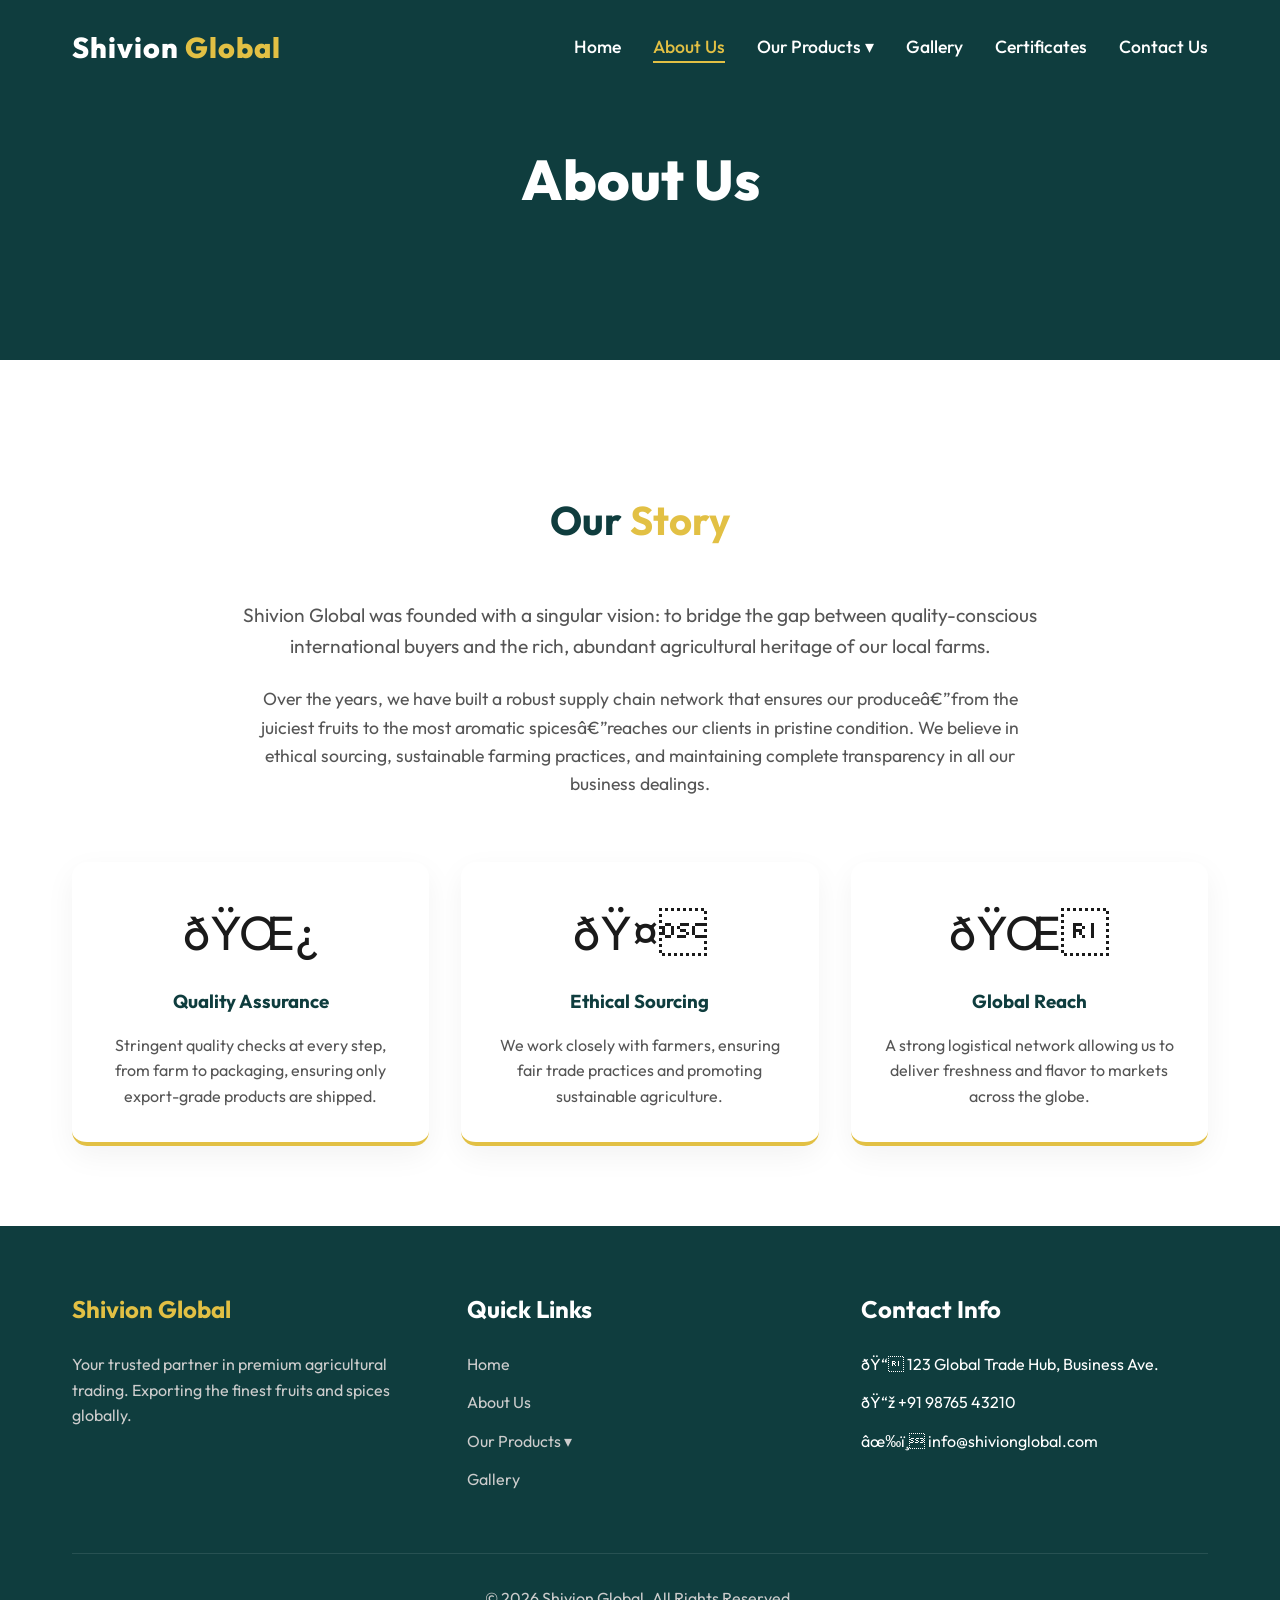
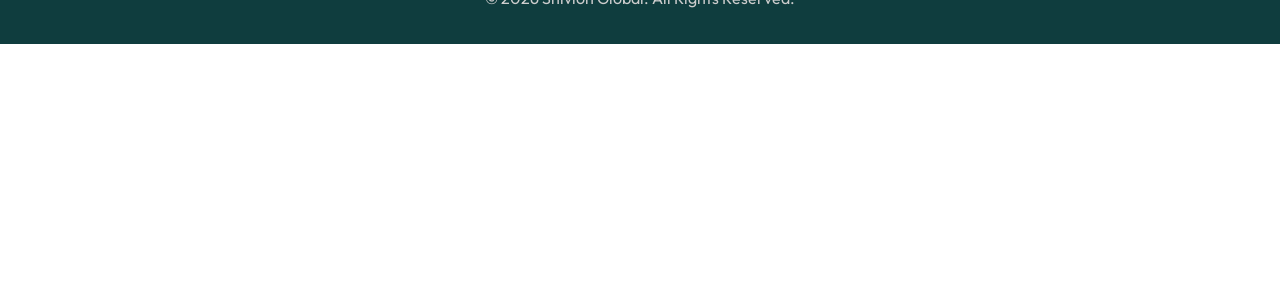
==== about.html @ 6676d806 "Add files via upload" ====
﻿<!DOCTYPE html>
<html lang="en">
<head>
    <meta charset="UTF-8">
    <meta name="viewport" content="width=device-width, initial-scale=1.0">
    <title>About Us | Shivion Global</title>
    <meta name="description" content="Learn about Shivion Global's history, mission, and vision in agricultural export.">
    <link rel="stylesheet" href="style.css">
    <style>
        .about-features {
            display: grid;
            grid-template-columns: repeat(3, 1fr);
            gap: 2rem;
            margin-top: 4rem;
        }
        .feature-box {
            text-align: center;
            padding: 2rem;
            background: #fff;
            border-radius: 15px;
            box-shadow: 0 10px 30px rgba(0,0,0,0.05);
            border-bottom: 4px solid var(--secondary);
        }
        .feature-icon {
            font-size: 3rem;
            margin-bottom: 1rem;
        }
        @media (max-width: 768px) {
            .about-features {
                grid-template-columns: 1fr;
            }
        }
    </style>
</head>
<body>
    <!-- Header -->
    <header>
        <div class="nav-container">
            <a href="index.html" class="logo">Shivion <span>Global</span></a>
            <button class="mobile-menu-btn">â˜°</button>
            <nav>
                <ul class="nav-links">
                    <li><a href="index.html">Home</a></li>
                    <li><a href="about.html">About Us</a></li>
                                        <li class="dropdown">
                        <a href="products.html">Our Products ▾</a>
                        <ul class="dropdown-menu">
                            <li><a href="products.html#fruits">Fruits</a></li>
                            <li><a href="products.html#spices">Spices</a></li>
                            <li><a href="products.html">Fresh Vegetables</a></li>
                            <li><a href="products.html">Peanuts</a></li>
                            <li><a href="products.html">Cereals</a></li>
                            <li><a href="products.html">Herbs</a></li>
                        </ul>
                    </li>
                    <li><a href="gallery.html">Gallery</a></li>
                    <li><a href="certificates.html">Certificates</a></li>
                    <li><a href="contact.html">Contact Us</a></li>
                </ul>
            </nav>
        </div>
    </header>

    <!-- Page Header -->
    <div class="page-header">
        <h1>About Us</h1>
    </div>

    <!-- About Content -->
    <section class="section">
        <div class="container">
            <div style="max-width: 800px; margin: 0 auto; text-align: center;">
                <h2 class="section-title">Our <span>Story</span></h2>
                <p style="font-size: 1.2rem; color: var(--text-light); margin-bottom: 1.5rem;">
                    Shivion Global was founded with a singular vision: to bridge the gap between quality-conscious international buyers and the rich, abundant agricultural heritage of our local farms.
                </p>
                <p style="font-size: 1.1rem; color: var(--text-light);">
                    Over the years, we have built a robust supply chain network that ensures our produceâ€”from the juiciest fruits to the most aromatic spicesâ€”reaches our clients in pristine condition. We believe in ethical sourcing, sustainable farming practices, and maintaining complete transparency in all our business dealings.
                </p>
            </div>

            <div class="about-features fade-in-section">
                <div class="feature-box">
                    <div class="feature-icon">ðŸŒ¿</div>
                    <h3 style="color: var(--primary); margin-bottom: 1rem;">Quality Assurance</h3>
                    <p style="color: var(--text-light);">Stringent quality checks at every step, from farm to packaging, ensuring only export-grade products are shipped.</p>
                </div>
                <div class="feature-box">
                    <div class="feature-icon">ðŸ¤</div>
                    <h3 style="color: var(--primary); margin-bottom: 1rem;">Ethical Sourcing</h3>
                    <p style="color: var(--text-light);">We work closely with farmers, ensuring fair trade practices and promoting sustainable agriculture.</p>
                </div>
                <div class="feature-box">
                    <div class="feature-icon">ðŸŒ</div>
                    <h3 style="color: var(--primary); margin-bottom: 1rem;">Global Reach</h3>
                    <p style="color: var(--text-light);">A strong logistical network allowing us to deliver freshness and flavor to markets across the globe.</p>
                </div>
            </div>
        </div>
    </section>

    <!-- Footer -->
    <footer>
        <div class="container">
            <div class="footer-grid">
                <div class="footer-col">
                    <h3>Shivion Global</h3>
                    <p>Your trusted partner in premium agricultural trading. Exporting the finest fruits and spices globally.</p>
                </div>
                <div class="footer-col">
                    <h3 style="color: #fff;">Quick Links</h3>
                    <ul class="footer-links">
                        <li><a href="index.html">Home</a></li>
                        <li><a href="about.html">About Us</a></li>
                                            <li class="dropdown">
                        <a href="products.html">Our Products ▾</a>
                        <ul class="dropdown-menu">
                            <li><a href="products.html#fruits">Fruits</a></li>
                            <li><a href="products.html#spices">Spices</a></li>
                            <li><a href="products.html">Fresh Vegetables</a></li>
                            <li><a href="products.html">Peanuts</a></li>
                            <li><a href="products.html">Cereals</a></li>
                            <li><a href="products.html">Herbs</a></li>
                        </ul>
                    </li>
                        <li><a href="gallery.html">Gallery</a></li>
                    </ul>
                </div>
                <div class="footer-col">
                    <h3 style="color: #fff;">Contact Info</h3>
                    <ul class="footer-links">
                        <li>ðŸ“ 123 Global Trade Hub, Business Ave.</li>
                        <li>ðŸ“ž +91 98765 43210</li>
                        <li>âœ‰ï¸ info@shivionglobal.com</li>
                    </ul>
                </div>
            </div>
            <div class="footer-bottom">
                <p>&copy; 2026 Shivion Global. All Rights Reserved.</p>
            </div>
        </div>
    </footer>

    <script src="script.js"></script>
</body>
</html>
---- style.css ----
@import url('https://fonts.googleapis.com/css2?family=Outfit:wght@300;400;500;600;700;800&display=swap');

:root {
    --primary: #0F3D3E;
    --primary-light: #1A595A;
    --secondary: #E2C044;
    --secondary-hover: #F2D054;
    --text-dark: #1A1A1A;
    --text-light: #555555;
    --bg-main: #FFFFFF;
    --bg-alt: #F8F9FA;
    --transition: all 0.3s cubic-bezier(0.4, 0, 0.2, 1);
}

* {
    margin: 0;
    padding: 0;
    box-sizing: border-box;
    font-family: 'Outfit', sans-serif;
}

body {
    background-color: var(--bg-main);
    color: var(--text-dark);
    line-height: 1.6;
    overflow-x: hidden;
}

/* Utilities */
.container {
    max-width: 1200px;
    margin: 0 auto;
    padding: 0 2rem;
}

.section {
    padding: 5rem 0;
}

.section-title {
    font-size: 2.5rem;
    color: var(--primary);
    text-align: center;
    margin-bottom: 3rem;
    font-weight: 700;
}

.section-title span {
    color: var(--secondary);
}

.btn {
    display: inline-block;
    padding: 1rem 2.5rem;
    border-radius: 50px;
    font-weight: 600;
    text-decoration: none;
    transition: var(--transition);
    cursor: pointer;
    border: none;
}

.btn-primary {
    background-color: var(--secondary);
    color: var(--primary);
}

.btn-primary:hover {
    background-color: var(--secondary-hover);
    transform: translateY(-3px);
    box-shadow: 0 10px 20px rgba(226, 192, 68, 0.3);
}

.btn-outline {
    background-color: transparent;
    color: #fff;
    border: 2px solid #fff;
}

.btn-outline:hover {
    background-color: #fff;
    color: var(--primary);
}

/* Header & Navigation */
header {
    position: fixed;
    top: 0;
    left: 0;
    width: 100%;
    padding: 1.5rem 0;
    z-index: 1000;
    transition: var(--transition);
    background: transparent;
}

header.scrolled {
    background: rgba(15, 61, 62, 0.95);
    backdrop-filter: blur(10px);
    padding: 1rem 0;
    box-shadow: 0 4px 20px rgba(0, 0, 0, 0.1);
}

.nav-container {
    display: flex;
    justify-content: space-between;
    align-items: center;
    max-width: 1200px;
    margin: 0 auto;
    padding: 0 2rem;
}

.logo {
    color: #fff;
    font-size: 1.8rem;
    font-weight: 800;
    text-decoration: none;
    letter-spacing: 1px;
}

.logo span {
    color: var(--secondary);
}

.nav-links {
    display: flex;
    gap: 2rem;
    list-style: none;
}

.nav-links li a {
    color: #fff;
    text-decoration: none;
    font-weight: 500;
    font-size: 1.1rem;
    transition: var(--transition);
    position: relative;
}

.nav-links li a::after {
    content: '';
    position: absolute;
    bottom: -5px;
    left: 0;
    width: 0;
    height: 2px;
    background-color: var(--secondary);
    transition: var(--transition);
}

.nav-links li a:hover::after,
.nav-links li a.active::after {
    width: 100%;
}

.nav-links li a:hover,
.nav-links li a.active {
    color: var(--secondary);
}

.mobile-menu-btn {
    display: none;
    background: none;
    border: none;
    color: #fff;
    font-size: 1.5rem;
    cursor: pointer;
}

/* Dropdown Menu */
.dropdown {
    position: relative;
}

.dropdown-menu {
    position: absolute;
    top: 100%;
    left: 0;
    background: #fff;
    min-width: 220px;
    box-shadow: 0 10px 30px rgba(0,0,0,0.1);
    border-radius: 8px;
    opacity: 0;
    visibility: hidden;
    transform: translateY(15px);
    transition: var(--transition);
    list-style: none;
    padding: 1rem 0;
    z-index: 1000;
}

.dropdown:hover .dropdown-menu {
    opacity: 1;
    visibility: visible;
    transform: translateY(0);
}

.dropdown-menu li {
    margin: 0;
}

.dropdown-menu li a {
    display: block;
    padding: 0.8rem 1.5rem;
    color: var(--text-dark) !important;
    font-size: 1rem;
}

.dropdown-menu li a::after {
    display: none;
}

.dropdown-menu li a:hover {
    background-color: var(--bg-alt);
    color: var(--primary) !important;
}

/* Hero Section */
.hero {
    height: 100vh;
    background-size: cover;
    background-position: center;
    position: relative;
    display: flex;
    align-items: center;
    text-align: center;
}

.hero::before {
    content: '';
    position: absolute;
    top: 0;
    left: 0;
    width: 100%;
    height: 100%;
    background: linear-gradient(rgba(15, 61, 62, 0.8), rgba(0, 0, 0, 0.7));
}

.hero-content {
    position: relative;
    z-index: 1;
    max-width: 800px;
    margin: 0 auto;
    padding: 0 2rem;
    color: #fff;
}

.hero-content h1 {
    font-size: 4rem;
    font-weight: 800;
    margin-bottom: 1.5rem;
    line-height: 1.2;
    opacity: 0;
    transform: translateY(30px);
    animation: fadeUp 1s ease forwards 0.5s;
}

.hero-content p {
    font-size: 1.2rem;
    margin-bottom: 2.5rem;
    opacity: 0;
    transform: translateY(30px);
    animation: fadeUp 1s ease forwards 0.8s;
}

.hero-buttons {
    display: flex;
    gap: 1rem;
    justify-content: center;
    opacity: 0;
    transform: translateY(30px);
    animation: fadeUp 1s ease forwards 1.1s;
}

/* Page Headers (for other pages) */
.page-header {
    height: 40vh;
    background-color: var(--primary);
    background-image: linear-gradient(rgba(15, 61, 62, 0.9), rgba(15, 61, 62, 0.9)), url('images/hero_bg.jpg');
    background-size: cover;
    background-position: center;
    display: flex;
    align-items: center;
    justify-content: center;
    text-align: center;
    color: #fff;
    margin-bottom: 3rem;
}

.page-header h1 {
    font-size: 3.5rem;
    font-weight: 800;
}

/* Cards & Grids */
.grid-3 {
    display: grid;
    grid-template-columns: repeat(auto-fit, minmax(300px, 1fr));
    gap: 2rem;
}

.card {
    background: #fff;
    border-radius: 15px;
    overflow: hidden;
    box-shadow: 0 10px 30px rgba(0, 0, 0, 0.05);
    transition: var(--transition);
}

.card:hover {
    transform: translateY(-10px);
    box-shadow: 0 15px 40px rgba(0, 0, 0, 0.1);
}

.card-img {
    height: 250px;
    width: 100%;
    object-fit: cover;
}

.card-content {
    padding: 2rem;
}

.card-title {
    font-size: 1.5rem;
    color: var(--primary);
    margin-bottom: 1rem;
}

/* Footer */
footer {
    background-color: var(--primary);
    color: #fff;
    padding: 4rem 0 2rem;
}

.footer-grid {
    display: grid;
    grid-template-columns: repeat(auto-fit, minmax(250px, 1fr));
    gap: 3rem;
    margin-bottom: 3rem;
}

.footer-col h3 {
    color: var(--secondary);
    margin-bottom: 1.5rem;
    font-size: 1.5rem;
}

.footer-col p {
    color: #ccc;
    margin-bottom: 1rem;
}

.footer-links {
    list-style: none;
}

.footer-links li {
    margin-bottom: 0.8rem;
}

.footer-links a {
    color: #ccc;
    text-decoration: none;
    transition: var(--transition);
}

.footer-links a:hover {
    color: var(--secondary);
    padding-left: 5px;
}

.footer-bottom {
    text-align: center;
    padding-top: 2rem;
    border-top: 1px solid rgba(255, 255, 255, 0.1);
    color: #ccc;
}

/* Animations */
@keyframes fadeUp {
    to {
        opacity: 1;
        transform: translateY(0);
    }
}

.fade-in-section {
    opacity: 0;
    transform: translateY(40px);
    transition: opacity 0.8s ease-out, transform 0.8s ease-out;
    will-change: opacity, visibility;
}

.fade-in-section.is-visible {
    opacity: 1;
    transform: translateY(0);
}

/* Responsive */
@media (max-width: 768px) {
    .nav-links {
        position: fixed;
        top: 0;
        right: -100%;
        width: 70%;
        height: 100vh;
        background-color: var(--primary);
        flex-direction: column;
        justify-content: center;
        align-items: center;
        transition: 0.5s ease-in-out;
    }

    .nav-links.active {
        right: 0;
        box-shadow: -10px 0 20px rgba(0,0,0,0.2);
    }

    .mobile-menu-btn {
        display: block;
        z-index: 1001;
    }

    /* Mobile Dropdown */
    .dropdown-menu {
        position: static;
        box-shadow: none;
        background: rgba(0, 0, 0, 0.1);
        opacity: 1;
        visibility: visible;
        transform: none;
        display: none;
        padding: 0;
        margin-top: 1rem;
    }
    
    .dropdown:hover .dropdown-menu,
    .dropdown:active .dropdown-menu {
        display: block;
    }
    
    .dropdown-menu li a {
        color: #fff !important;
        padding: 0.8rem 2rem;
    }

    .hero-content h1 {
        font-size: 2.5rem;
    }
}
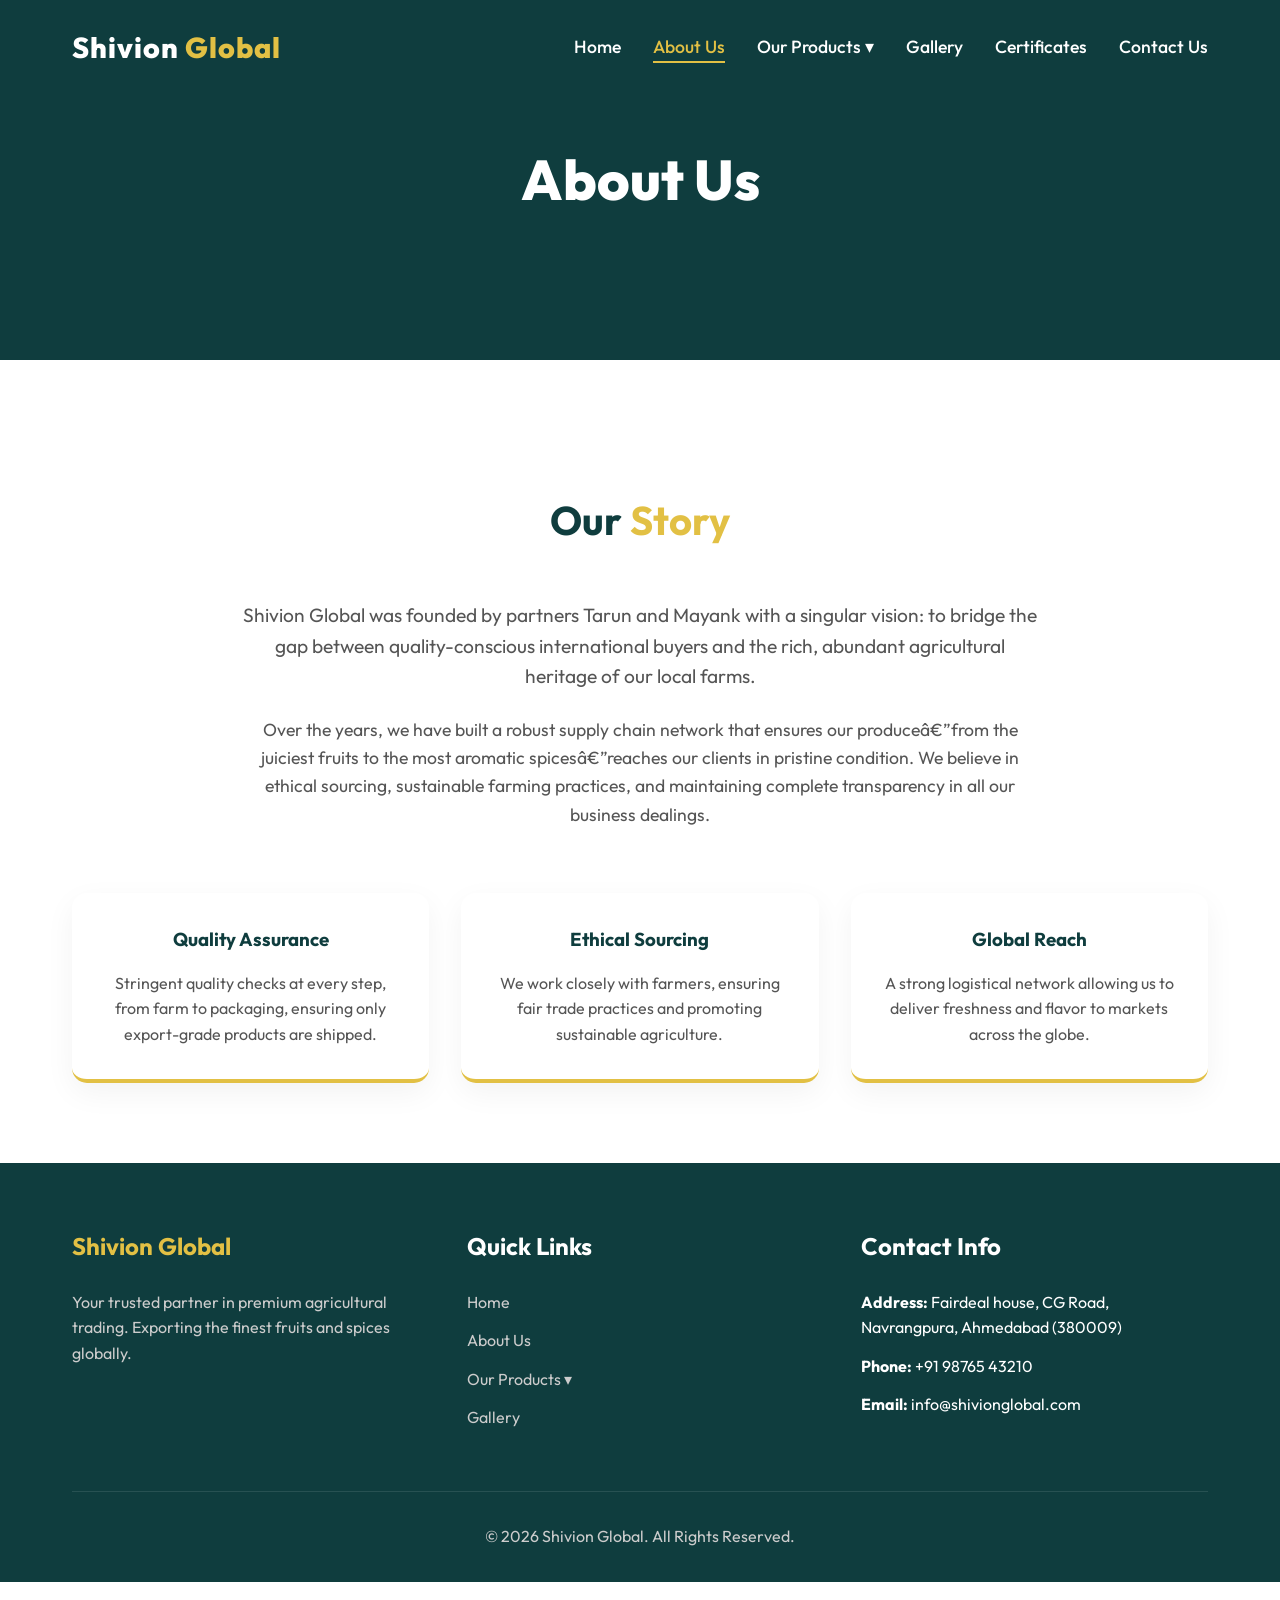
==== commit bf375186: "Add files via upload" ====
--- a/about.html
+++ b/about.html
@@ -1,4 +1,4 @@
-﻿<!DOCTYPE html>
+<!DOCTYPE html>
 <html lang="en">
 <head>
     <meta charset="UTF-8">
@@ -37,7 +37,7 @@
     <header>
         <div class="nav-container">
             <a href="index.html" class="logo">Shivion <span>Global</span></a>
-            <button class="mobile-menu-btn">â˜°</button>
+            <button class="mobile-menu-btn">Menu</button>
             <nav>
                 <ul class="nav-links">
                     <li><a href="index.html">Home</a></li>
@@ -72,7 +72,7 @@
             <div style="max-width: 800px; margin: 0 auto; text-align: center;">
                 <h2 class="section-title">Our <span>Story</span></h2>
                 <p style="font-size: 1.2rem; color: var(--text-light); margin-bottom: 1.5rem;">
-                    Shivion Global was founded with a singular vision: to bridge the gap between quality-conscious international buyers and the rich, abundant agricultural heritage of our local farms.
+                    Shivion Global was founded by partners Tarun and Mayank with a singular vision: to bridge the gap between quality-conscious international buyers and the rich, abundant agricultural heritage of our local farms.
                 </p>
                 <p style="font-size: 1.1rem; color: var(--text-light);">
                     Over the years, we have built a robust supply chain network that ensures our produceâ€”from the juiciest fruits to the most aromatic spicesâ€”reaches our clients in pristine condition. We believe in ethical sourcing, sustainable farming practices, and maintaining complete transparency in all our business dealings.
@@ -81,17 +81,17 @@
 
             <div class="about-features fade-in-section">
                 <div class="feature-box">
-                    <div class="feature-icon">ðŸŒ¿</div>
+                    <!-- icon removed -->
                     <h3 style="color: var(--primary); margin-bottom: 1rem;">Quality Assurance</h3>
                     <p style="color: var(--text-light);">Stringent quality checks at every step, from farm to packaging, ensuring only export-grade products are shipped.</p>
                 </div>
                 <div class="feature-box">
-                    <div class="feature-icon">ðŸ¤</div>
+                    <!-- icon removed -->
                     <h3 style="color: var(--primary); margin-bottom: 1rem;">Ethical Sourcing</h3>
                     <p style="color: var(--text-light);">We work closely with farmers, ensuring fair trade practices and promoting sustainable agriculture.</p>
                 </div>
                 <div class="feature-box">
-                    <div class="feature-icon">ðŸŒ</div>
+                    <!-- icon removed -->
                     <h3 style="color: var(--primary); margin-bottom: 1rem;">Global Reach</h3>
                     <p style="color: var(--text-light);">A strong logistical network allowing us to deliver freshness and flavor to markets across the globe.</p>
                 </div>
@@ -129,9 +129,9 @@
                 <div class="footer-col">
                     <h3 style="color: #fff;">Contact Info</h3>
                     <ul class="footer-links">
-                        <li>ðŸ“ 123 Global Trade Hub, Business Ave.</li>
-                        <li>ðŸ“ž +91 98765 43210</li>
-                        <li>âœ‰ï¸ info@shivionglobal.com</li>
+                        <li><strong>Address:</strong> Fairdeal house, CG Road, Navrangpura, Ahmedabad (380009)</li>
+                        <li><strong>Phone:</strong> +91 98765 43210</li>
+                        <li><strong>Email:</strong> info@shivionglobal.com</li>
                     </ul>
                 </div>
             </div>
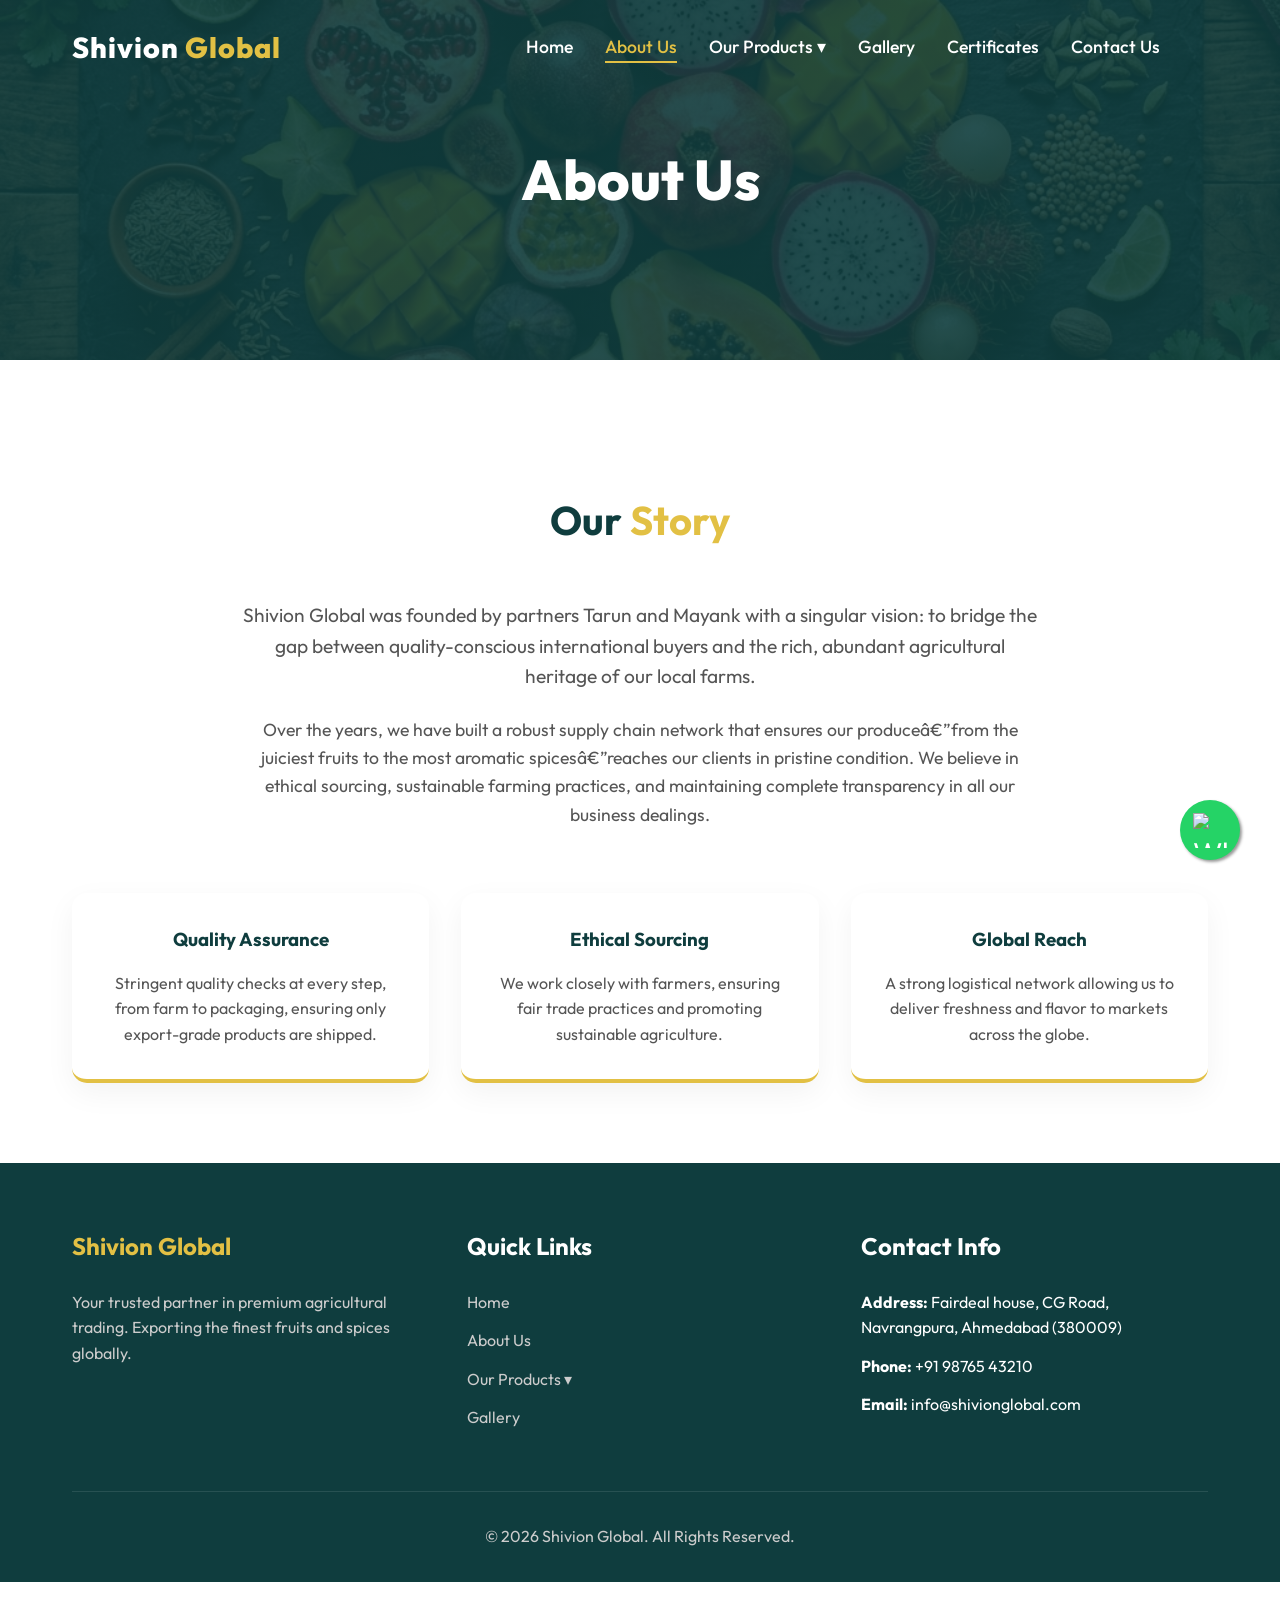
==== commit 01e7234b: "Add files via upload" ====
--- a/about.html
+++ b/about.html
@@ -1,4 +1,4 @@
-<!DOCTYPE html>
+﻿<!DOCTYPE html>
 <html lang="en">
 <head>
     <meta charset="UTF-8">
@@ -56,6 +56,7 @@
                     <li><a href="gallery.html">Gallery</a></li>
                     <li><a href="certificates.html">Certificates</a></li>
                     <li><a href="contact.html">Contact Us</a></li>
+                    <li><div id="google_translate_element"></div></li>
                 </ul>
             </nav>
         </div>
@@ -142,6 +143,19 @@
     </footer>
 
     <script src="script.js"></script>
+    <!-- WhatsApp Floating Button -->
+    <a href="https://wa.me/919876543210" class="whatsapp-float" target="_blank">
+        <img src="https://upload.wikimedia.org/wikipedia/commons/6/6b/WhatsApp.svg" alt="WhatsApp">
+    </a>
+    <!-- Lightbox Modal -->
+    <div id="imageLightbox" class="lightbox">
+        <span class="lightbox-close">&times;</span>
+        <img class="lightbox-content" id="lightboxImage">
+    </div>
+    <script src="//translate.google.com/translate_a/element.js?cb=googleTranslateElementInit"></script>
 </body>
 </html>
 
+
+
+
--- a/style.css
+++ b/style.css
@@ -1,453 +1,561 @@
-@import url('https://fonts.googleapis.com/css2?family=Outfit:wght@300;400;500;600;700;800&display=swap');
-
-:root {
-    --primary: #0F3D3E;
-    --primary-light: #1A595A;
-    --secondary: #E2C044;
-    --secondary-hover: #F2D054;
-    --text-dark: #1A1A1A;
-    --text-light: #555555;
-    --bg-main: #FFFFFF;
-    --bg-alt: #F8F9FA;
-    --transition: all 0.3s cubic-bezier(0.4, 0, 0.2, 1);
-}
-
-* {
-    margin: 0;
-    padding: 0;
-    box-sizing: border-box;
-    font-family: 'Outfit', sans-serif;
-}
-
-body {
-    background-color: var(--bg-main);
-    color: var(--text-dark);
-    line-height: 1.6;
-    overflow-x: hidden;
-}
-
-/* Utilities */
-.container {
-    max-width: 1200px;
-    margin: 0 auto;
-    padding: 0 2rem;
-}
-
-.section {
-    padding: 5rem 0;
-}
-
-.section-title {
-    font-size: 2.5rem;
-    color: var(--primary);
-    text-align: center;
-    margin-bottom: 3rem;
-    font-weight: 700;
-}
-
-.section-title span {
-    color: var(--secondary);
-}
-
-.btn {
-    display: inline-block;
-    padding: 1rem 2.5rem;
-    border-radius: 50px;
-    font-weight: 600;
-    text-decoration: none;
-    transition: var(--transition);
-    cursor: pointer;
-    border: none;
-}
-
-.btn-primary {
-    background-color: var(--secondary);
-    color: var(--primary);
-}
-
-.btn-primary:hover {
-    background-color: var(--secondary-hover);
-    transform: translateY(-3px);
-    box-shadow: 0 10px 20px rgba(226, 192, 68, 0.3);
-}
-
-.btn-outline {
-    background-color: transparent;
-    color: #fff;
-    border: 2px solid #fff;
-}
-
-.btn-outline:hover {
-    background-color: #fff;
-    color: var(--primary);
-}
-
-/* Header & Navigation */
-header {
-    position: fixed;
-    top: 0;
-    left: 0;
-    width: 100%;
-    padding: 1.5rem 0;
-    z-index: 1000;
-    transition: var(--transition);
-    background: transparent;
-}
-
-header.scrolled {
-    background: rgba(15, 61, 62, 0.95);
-    backdrop-filter: blur(10px);
-    padding: 1rem 0;
-    box-shadow: 0 4px 20px rgba(0, 0, 0, 0.1);
-}
-
-.nav-container {
-    display: flex;
-    justify-content: space-between;
-    align-items: center;
-    max-width: 1200px;
-    margin: 0 auto;
-    padding: 0 2rem;
-}
-
-.logo {
-    color: #fff;
-    font-size: 1.8rem;
-    font-weight: 800;
-    text-decoration: none;
-    letter-spacing: 1px;
-}
-
-.logo span {
-    color: var(--secondary);
-}
-
-.nav-links {
-    display: flex;
-    gap: 2rem;
-    list-style: none;
-}
-
-.nav-links li a {
-    color: #fff;
-    text-decoration: none;
-    font-weight: 500;
-    font-size: 1.1rem;
-    transition: var(--transition);
-    position: relative;
-}
-
-.nav-links li a::after {
-    content: '';
-    position: absolute;
-    bottom: -5px;
-    left: 0;
-    width: 0;
-    height: 2px;
-    background-color: var(--secondary);
-    transition: var(--transition);
-}
-
-.nav-links li a:hover::after,
-.nav-links li a.active::after {
-    width: 100%;
-}
-
-.nav-links li a:hover,
-.nav-links li a.active {
-    color: var(--secondary);
-}
-
-.mobile-menu-btn {
-    display: none;
-    background: none;
-    border: none;
-    color: #fff;
-    font-size: 1.5rem;
-    cursor: pointer;
-}
-
-/* Dropdown Menu */
-.dropdown {
-    position: relative;
-}
-
-.dropdown-menu {
-    position: absolute;
-    top: 100%;
-    left: 0;
-    background: #fff;
-    min-width: 220px;
-    box-shadow: 0 10px 30px rgba(0,0,0,0.1);
-    border-radius: 8px;
-    opacity: 0;
-    visibility: hidden;
-    transform: translateY(15px);
-    transition: var(--transition);
-    list-style: none;
-    padding: 1rem 0;
-    z-index: 1000;
-}
-
-.dropdown:hover .dropdown-menu {
-    opacity: 1;
-    visibility: visible;
-    transform: translateY(0);
-}
-
-.dropdown-menu li {
-    margin: 0;
-}
-
-.dropdown-menu li a {
-    display: block;
-    padding: 0.8rem 1.5rem;
-    color: var(--text-dark) !important;
-    font-size: 1rem;
-}
-
-.dropdown-menu li a::after {
-    display: none;
-}
-
-.dropdown-menu li a:hover {
-    background-color: var(--bg-alt);
-    color: var(--primary) !important;
-}
-
-/* Hero Section */
-.hero {
-    height: 100vh;
-    background-size: cover;
-    background-position: center;
-    position: relative;
-    display: flex;
-    align-items: center;
-    text-align: center;
-}
-
-.hero::before {
-    content: '';
-    position: absolute;
-    top: 0;
-    left: 0;
-    width: 100%;
-    height: 100%;
-    background: linear-gradient(rgba(15, 61, 62, 0.8), rgba(0, 0, 0, 0.7));
-}
-
-.hero-content {
-    position: relative;
-    z-index: 1;
-    max-width: 800px;
-    margin: 0 auto;
-    padding: 0 2rem;
-    color: #fff;
-}
-
-.hero-content h1 {
-    font-size: 4rem;
-    font-weight: 800;
-    margin-bottom: 1.5rem;
-    line-height: 1.2;
-    opacity: 0;
-    transform: translateY(30px);
-    animation: fadeUp 1s ease forwards 0.5s;
-}
-
-.hero-content p {
-    font-size: 1.2rem;
-    margin-bottom: 2.5rem;
-    opacity: 0;
-    transform: translateY(30px);
-    animation: fadeUp 1s ease forwards 0.8s;
-}
-
-.hero-buttons {
-    display: flex;
-    gap: 1rem;
-    justify-content: center;
-    opacity: 0;
-    transform: translateY(30px);
-    animation: fadeUp 1s ease forwards 1.1s;
-}
-
-/* Page Headers (for other pages) */
-.page-header {
-    height: 40vh;
-    background-color: var(--primary);
-    background-image: linear-gradient(rgba(15, 61, 62, 0.9), rgba(15, 61, 62, 0.9)), url('images/hero_bg.jpg');
-    background-size: cover;
-    background-position: center;
-    display: flex;
-    align-items: center;
-    justify-content: center;
-    text-align: center;
-    color: #fff;
-    margin-bottom: 3rem;
-}
-
-.page-header h1 {
-    font-size: 3.5rem;
-    font-weight: 800;
-}
-
-/* Cards & Grids */
-.grid-3 {
-    display: grid;
-    grid-template-columns: repeat(auto-fit, minmax(300px, 1fr));
-    gap: 2rem;
-}
-
-.card {
-    background: #fff;
-    border-radius: 15px;
-    overflow: hidden;
-    box-shadow: 0 10px 30px rgba(0, 0, 0, 0.05);
-    transition: var(--transition);
-}
-
-.card:hover {
-    transform: translateY(-10px);
-    box-shadow: 0 15px 40px rgba(0, 0, 0, 0.1);
-}
-
-.card-img {
-    height: 250px;
-    width: 100%;
-    object-fit: cover;
-}
-
-.card-content {
-    padding: 2rem;
-}
-
-.card-title {
-    font-size: 1.5rem;
-    color: var(--primary);
-    margin-bottom: 1rem;
-}
-
-/* Footer */
-footer {
-    background-color: var(--primary);
-    color: #fff;
-    padding: 4rem 0 2rem;
-}
-
-.footer-grid {
-    display: grid;
-    grid-template-columns: repeat(auto-fit, minmax(250px, 1fr));
-    gap: 3rem;
-    margin-bottom: 3rem;
-}
-
-.footer-col h3 {
-    color: var(--secondary);
-    margin-bottom: 1.5rem;
-    font-size: 1.5rem;
-}
-
-.footer-col p {
-    color: #ccc;
-    margin-bottom: 1rem;
-}
-
-.footer-links {
-    list-style: none;
-}
-
-.footer-links li {
-    margin-bottom: 0.8rem;
-}
-
-.footer-links a {
-    color: #ccc;
-    text-decoration: none;
-    transition: var(--transition);
-}
-
-.footer-links a:hover {
-    color: var(--secondary);
-    padding-left: 5px;
-}
-
-.footer-bottom {
-    text-align: center;
-    padding-top: 2rem;
-    border-top: 1px solid rgba(255, 255, 255, 0.1);
-    color: #ccc;
-}
-
-/* Animations */
-@keyframes fadeUp {
-    to {
-        opacity: 1;
-        transform: translateY(0);
-    }
-}
-
-.fade-in-section {
-    opacity: 0;
-    transform: translateY(40px);
-    transition: opacity 0.8s ease-out, transform 0.8s ease-out;
-    will-change: opacity, visibility;
-}
-
-.fade-in-section.is-visible {
-    opacity: 1;
-    transform: translateY(0);
-}
-
-/* Responsive */
-@media (max-width: 768px) {
-    .nav-links {
-        position: fixed;
-        top: 0;
-        right: -100%;
-        width: 70%;
-        height: 100vh;
-        background-color: var(--primary);
-        flex-direction: column;
-        justify-content: center;
-        align-items: center;
-        transition: 0.5s ease-in-out;
-    }
-
-    .nav-links.active {
-        right: 0;
-        box-shadow: -10px 0 20px rgba(0,0,0,0.2);
-    }
-
-    .mobile-menu-btn {
-        display: block;
-        z-index: 1001;
-    }
-
-    /* Mobile Dropdown */
-    .dropdown-menu {
-        position: static;
-        box-shadow: none;
-        background: rgba(0, 0, 0, 0.1);
-        opacity: 1;
-        visibility: visible;
-        transform: none;
-        display: none;
-        padding: 0;
-        margin-top: 1rem;
-    }
-    
-    .dropdown:hover .dropdown-menu,
-    .dropdown:active .dropdown-menu {
-        display: block;
-    }
-    
-    .dropdown-menu li a {
-        color: #fff !important;
-        padding: 0.8rem 2rem;
-    }
-
-    .hero-content h1 {
-        font-size: 2.5rem;
-    }
-}
+@import url('https://fonts.googleapis.com/css2?family=Outfit:wght@300;400;500;600;700;800&display=swap');
+
+:root {
+    --primary: #0F3D3E;
+    --primary-light: #1A595A;
+    --secondary: #E2C044;
+    --secondary-hover: #F2D054;
+    --text-dark: #1A1A1A;
+    --text-light: #555555;
+    --bg-main: #FFFFFF;
+    --bg-alt: #F8F9FA;
+    --transition: all 0.3s cubic-bezier(0.4, 0, 0.2, 1);
+}
+
+* {
+    margin: 0;
+    padding: 0;
+    box-sizing: border-box;
+    font-family: 'Outfit', sans-serif;
+}
+
+body {
+    background-color: var(--bg-main);
+    color: var(--text-dark);
+    line-height: 1.6;
+    overflow-x: hidden;
+}
+
+/* Utilities */
+.container {
+    max-width: 1200px;
+    margin: 0 auto;
+    padding: 0 2rem;
+}
+
+.section {
+    padding: 5rem 0;
+}
+
+.section-title {
+    font-size: 2.5rem;
+    color: var(--primary);
+    text-align: center;
+    margin-bottom: 3rem;
+    font-weight: 700;
+}
+
+.section-title span {
+    color: var(--secondary);
+}
+
+.btn {
+    display: inline-block;
+    padding: 1rem 2.5rem;
+    border-radius: 50px;
+    font-weight: 600;
+    text-decoration: none;
+    transition: var(--transition);
+    cursor: pointer;
+    border: none;
+}
+
+.btn-primary {
+    background-color: var(--secondary);
+    color: var(--primary);
+}
+
+.btn-primary:hover {
+    background-color: var(--secondary-hover);
+    transform: translateY(-3px);
+    box-shadow: 0 10px 20px rgba(226, 192, 68, 0.3);
+}
+
+.btn-outline {
+    background-color: transparent;
+    color: #fff;
+    border: 2px solid #fff;
+}
+
+.btn-outline:hover {
+    background-color: #fff;
+    color: var(--primary);
+}
+
+/* Header & Navigation */
+header {
+    position: fixed;
+    top: 0;
+    left: 0;
+    width: 100%;
+    padding: 1.5rem 0;
+    z-index: 1000;
+    transition: var(--transition);
+    background: transparent;
+}
+
+header.scrolled {
+    background: rgba(15, 61, 62, 0.95);
+    backdrop-filter: blur(10px);
+    padding: 1rem 0;
+    box-shadow: 0 4px 20px rgba(0, 0, 0, 0.1);
+}
+
+.nav-container {
+    display: flex;
+    justify-content: space-between;
+    align-items: center;
+    max-width: 1200px;
+    margin: 0 auto;
+    padding: 0 2rem;
+}
+
+.logo {
+    color: #fff;
+    font-size: 1.8rem;
+    font-weight: 800;
+    text-decoration: none;
+    letter-spacing: 1px;
+}
+
+.logo span {
+    color: var(--secondary);
+}
+
+.nav-links {
+    display: flex;
+    gap: 2rem;
+    list-style: none;
+}
+
+.nav-links li a {
+    color: #fff;
+    text-decoration: none;
+    font-weight: 500;
+    font-size: 1.1rem;
+    transition: var(--transition);
+    position: relative;
+}
+
+.nav-links li a::after {
+    content: '';
+    position: absolute;
+    bottom: -5px;
+    left: 0;
+    width: 0;
+    height: 2px;
+    background-color: var(--secondary);
+    transition: var(--transition);
+}
+
+.nav-links li a:hover::after,
+.nav-links li a.active::after {
+    width: 100%;
+}
+
+.nav-links li a:hover,
+.nav-links li a.active {
+    color: var(--secondary);
+}
+
+.mobile-menu-btn {
+    display: none;
+    background: none;
+    border: none;
+    color: #fff;
+    font-size: 1.5rem;
+    cursor: pointer;
+}
+
+/* Dropdown Menu */
+.dropdown {
+    position: relative;
+}
+
+.dropdown-menu {
+    position: absolute;
+    top: 100%;
+    left: 0;
+    background: #fff;
+    min-width: 220px;
+    box-shadow: 0 10px 30px rgba(0,0,0,0.1);
+    border-radius: 8px;
+    opacity: 0;
+    visibility: hidden;
+    transform: translateY(15px);
+    transition: var(--transition);
+    list-style: none;
+    padding: 1rem 0;
+    z-index: 1000;
+}
+
+.dropdown:hover .dropdown-menu {
+    opacity: 1;
+    visibility: visible;
+    transform: translateY(0);
+}
+
+.dropdown-menu li {
+    margin: 0;
+}
+
+.dropdown-menu li a {
+    display: block;
+    padding: 0.8rem 1.5rem;
+    color: var(--text-dark) !important;
+    font-size: 1rem;
+}
+
+.dropdown-menu li a::after {
+    display: none;
+}
+
+.dropdown-menu li a:hover {
+    background-color: var(--bg-alt);
+    color: var(--primary) !important;
+}
+
+/* Hero Section */
+.hero {
+    height: 100vh;
+    background-size: cover;
+    background-position: center;
+    position: relative;
+    display: flex;
+    align-items: center;
+    text-align: center;
+}
+
+.hero::before {
+    content: '';
+    position: absolute;
+    top: 0;
+    left: 0;
+    width: 100%;
+    height: 100%;
+    background: linear-gradient(rgba(15, 61, 62, 0.8), rgba(0, 0, 0, 0.7));
+}
+
+.hero-content {
+    position: relative;
+    z-index: 1;
+    max-width: 800px;
+    margin: 0 auto;
+    padding: 0 2rem;
+    color: #fff;
+}
+
+.hero-content h1 {
+    font-size: 4rem;
+    font-weight: 800;
+    margin-bottom: 1.5rem;
+    line-height: 1.2;
+    opacity: 0;
+    transform: translateY(30px);
+    animation: fadeUp 1s ease forwards 0.5s;
+}
+
+.hero-content p {
+    font-size: 1.2rem;
+    margin-bottom: 2.5rem;
+    opacity: 0;
+    transform: translateY(30px);
+    animation: fadeUp 1s ease forwards 0.8s;
+}
+
+.hero-buttons {
+    display: flex;
+    gap: 1rem;
+    justify-content: center;
+    opacity: 0;
+    transform: translateY(30px);
+    animation: fadeUp 1s ease forwards 1.1s;
+}
+
+/* Page Headers (for other pages) */
+.page-header {
+    height: 40vh;
+    background-color: var(--primary);
+    background-image: linear-gradient(rgba(15, 61, 62, 0.9), rgba(15, 61, 62, 0.9)), url('images/hero_bg.jpg');
+    background-size: cover;
+    background-position: center;
+    display: flex;
+    align-items: center;
+    justify-content: center;
+    text-align: center;
+    color: #fff;
+    margin-bottom: 3rem;
+}
+
+.page-header h1 {
+    font-size: 3.5rem;
+    font-weight: 800;
+}
+
+/* Cards & Grids */
+.grid-3 {
+    display: grid;
+    grid-template-columns: repeat(auto-fit, minmax(300px, 1fr));
+    gap: 2rem;
+}
+
+.card {
+    background: #fff;
+    border-radius: 15px;
+    overflow: hidden;
+    box-shadow: 0 10px 30px rgba(0, 0, 0, 0.05);
+    transition: var(--transition);
+}
+
+.card:hover {
+    transform: translateY(-10px);
+    box-shadow: 0 15px 40px rgba(0, 0, 0, 0.1);
+}
+
+.card-img {
+    height: 250px;
+    width: 100%;
+    object-fit: cover;
+}
+
+.card-content {
+    padding: 2rem;
+}
+
+.card-title {
+    font-size: 1.5rem;
+    color: var(--primary);
+    margin-bottom: 1rem;
+}
+
+/* Footer */
+footer {
+    background-color: var(--primary);
+    color: #fff;
+    padding: 4rem 0 2rem;
+}
+
+.footer-grid {
+    display: grid;
+    grid-template-columns: repeat(auto-fit, minmax(250px, 1fr));
+    gap: 3rem;
+    margin-bottom: 3rem;
+}
+
+.footer-col h3 {
+    color: var(--secondary);
+    margin-bottom: 1.5rem;
+    font-size: 1.5rem;
+}
+
+.footer-col p {
+    color: #ccc;
+    margin-bottom: 1rem;
+}
+
+.footer-links {
+    list-style: none;
+}
+
+.footer-links li {
+    margin-bottom: 0.8rem;
+}
+
+.footer-links a {
+    color: #ccc;
+    text-decoration: none;
+    transition: var(--transition);
+}
+
+.footer-links a:hover {
+    color: var(--secondary);
+    padding-left: 5px;
+}
+
+.footer-bottom {
+    text-align: center;
+    padding-top: 2rem;
+    border-top: 1px solid rgba(255, 255, 255, 0.1);
+    color: #ccc;
+}
+
+/* Animations */
+@keyframes fadeUp {
+    to {
+        opacity: 1;
+        transform: translateY(0);
+    }
+}
+
+.fade-in-section {
+    opacity: 0;
+    transform: translateY(40px);
+    transition: opacity 0.8s ease-out, transform 0.8s ease-out;
+    will-change: opacity, visibility;
+}
+
+.fade-in-section.is-visible {
+    opacity: 1;
+    transform: translateY(0);
+}
+
+/* Responsive */
+@media (max-width: 768px) {
+    .nav-links {
+        position: fixed;
+        top: 0;
+        right: -100%;
+        width: 70%;
+        height: 100vh;
+        background-color: var(--primary);
+        flex-direction: column;
+        justify-content: center;
+        align-items: center;
+        transition: 0.5s ease-in-out;
+    }
+
+    .nav-links.active {
+        right: 0;
+        box-shadow: -10px 0 20px rgba(0,0,0,0.2);
+    }
+
+    .mobile-menu-btn {
+        display: block;
+        z-index: 1001;
+    }
+
+    /* Mobile Dropdown */
+    .dropdown-menu {
+        position: static;
+        box-shadow: none;
+        background: rgba(0, 0, 0, 0.1);
+        opacity: 1;
+        visibility: visible;
+        transform: none;
+        display: none;
+        padding: 0;
+        margin-top: 1rem;
+    }
+    
+    .dropdown:hover .dropdown-menu,
+    .dropdown:active .dropdown-menu {
+        display: block;
+    }
+    
+    .dropdown-menu li a {
+        color: #fff !important;
+        padding: 0.8rem 2rem;
+    }
+
+    .hero-content h1 {
+        font-size: 2.5rem;
+    }
+}
+
+/* WhatsApp Floating Button */
+.whatsapp-float {
+    position: fixed;
+    width: 60px;
+    height: 60px;
+    bottom: 40px;
+    right: 40px;
+    background-color: #25d366;
+    color: #FFF;
+    border-radius: 50px;
+    text-align: center;
+    font-size: 30px;
+    box-shadow: 2px 2px 3px #999;
+    z-index: 100;
+    display: flex;
+    justify-content: center;
+    align-items: center;
+    transition: var(--transition);
+}
+.whatsapp-float:hover {
+    transform: scale(1.1);
+    box-shadow: 2px 2px 10px rgba(0,0,0,0.2);
+}
+.whatsapp-float img {
+    width: 35px;
+    height: 35px;
+}
+@media (max-width: 768px) {
+    .whatsapp-float {
+        width: 50px;
+        height: 50px;
+        bottom: 20px;
+        right: 20px;
+    }
+    .whatsapp-float img {
+        width: 30px;
+        height: 30px;
+    }
+}
+
+/* Lightbox Styles */
+.lightbox {
+    display: none;
+    position: fixed;
+    z-index: 2000;
+    padding-top: 100px;
+    left: 0;
+    top: 0;
+    width: 100%;
+    height: 100%;
+    overflow: auto;
+    background-color: rgba(0,0,0,0.9);
+}
+.lightbox-content {
+    margin: auto;
+    display: block;
+    width: 80%;
+    max-width: 900px;
+    animation-name: zoom;
+    animation-duration: 0.6s;
+}
+@keyframes zoom {
+    from {transform:scale(0)} 
+    to {transform:scale(1)}
+}
+.lightbox-close {
+    position: absolute;
+    top: 30px;
+    right: 45px;
+    color: #f1f1f1;
+    font-size: 50px;
+    font-weight: bold;
+    transition: 0.3s;
+    cursor: pointer;
+}
+.lightbox-close:hover,
+.lightbox-close:focus {
+    color: #bbb;
+    text-decoration: none;
+    cursor: pointer;
+}
+.gallery-img-trigger {
+    cursor: pointer;
+}
+
+/* Google Translate Overrides */
+#google_translate_element {
+    margin-left: 1rem;
+}
+.goog-te-gadget {
+    color: transparent !important;
+}
+.goog-te-gadget .goog-te-combo {
+    padding: 5px;
+    border-radius: 5px;
+    border: 1px solid var(--secondary);
+    background: transparent;
+    color: #fff;
+    font-family: 'Outfit', sans-serif;
+}
+.goog-te-gadget .goog-te-combo option {
+    color: #000;
+}
+.goog-logo-link {
+    display: none !important;
+}
+
